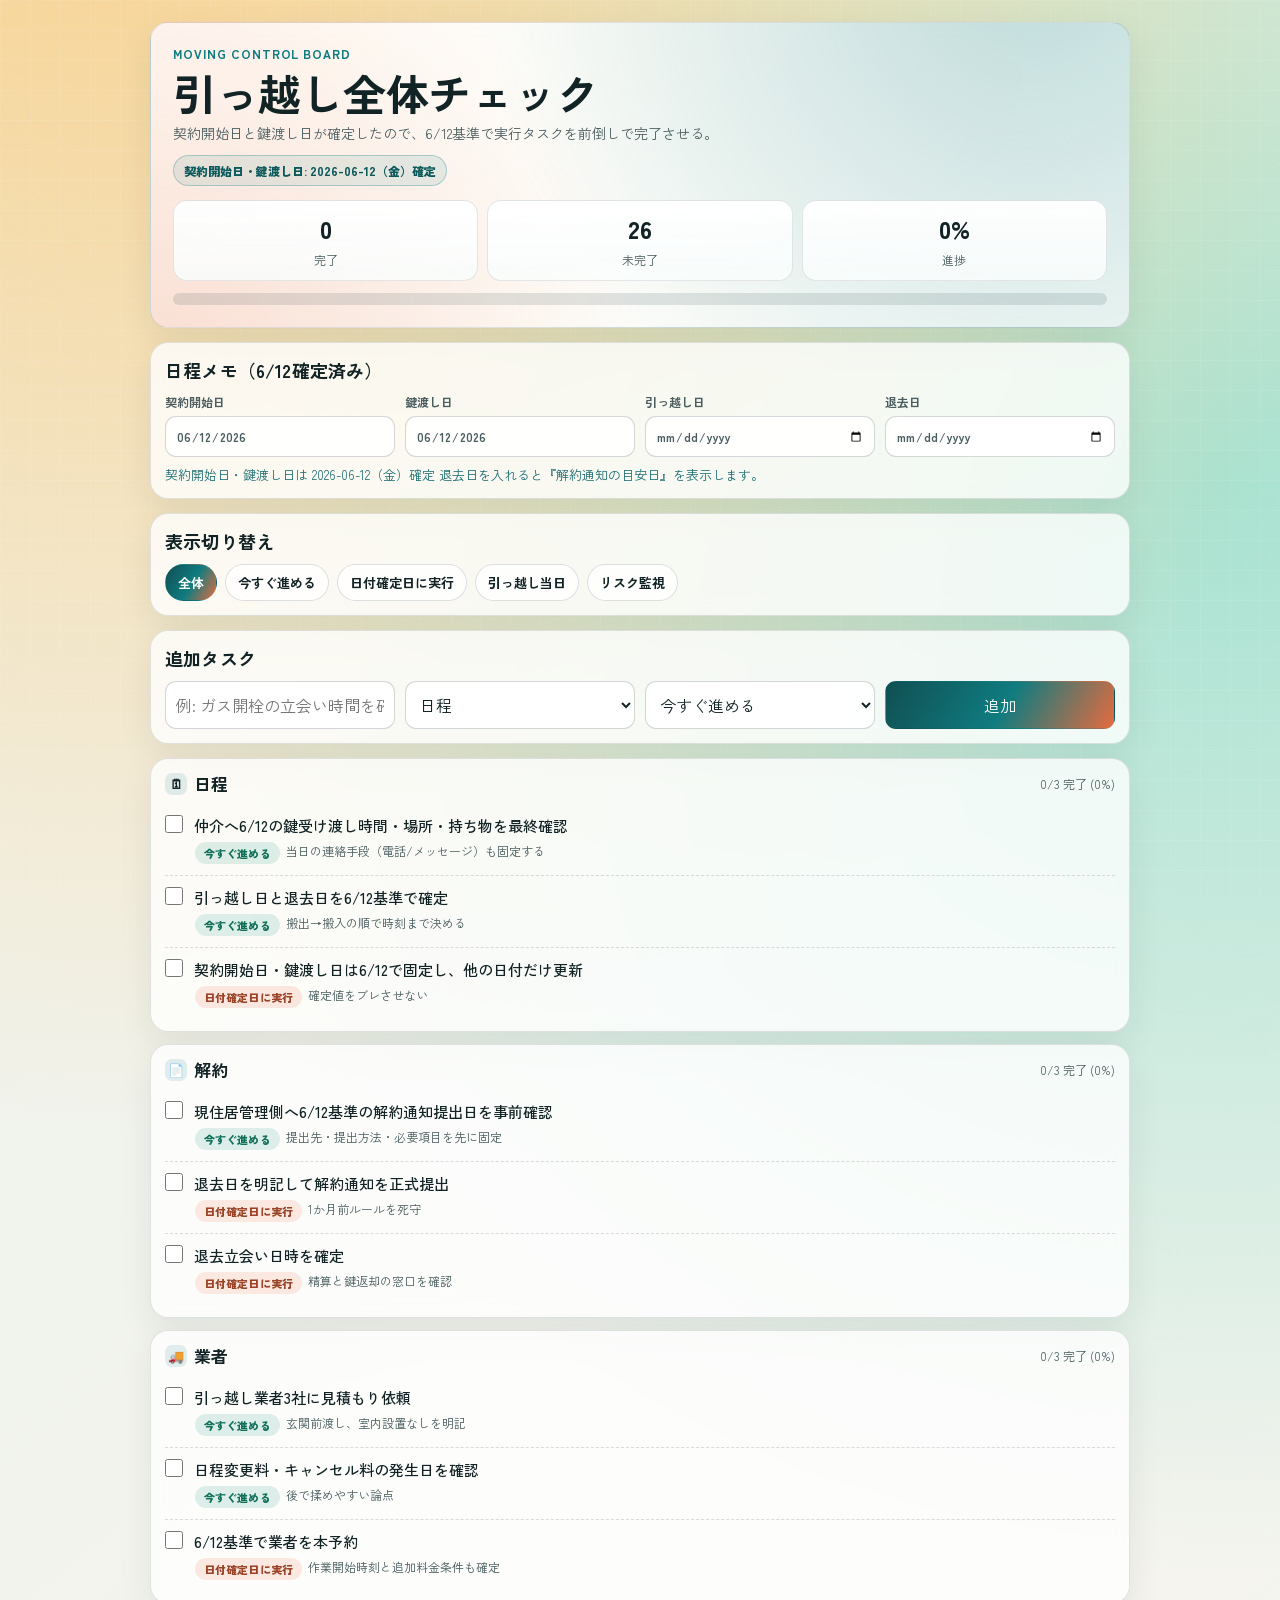
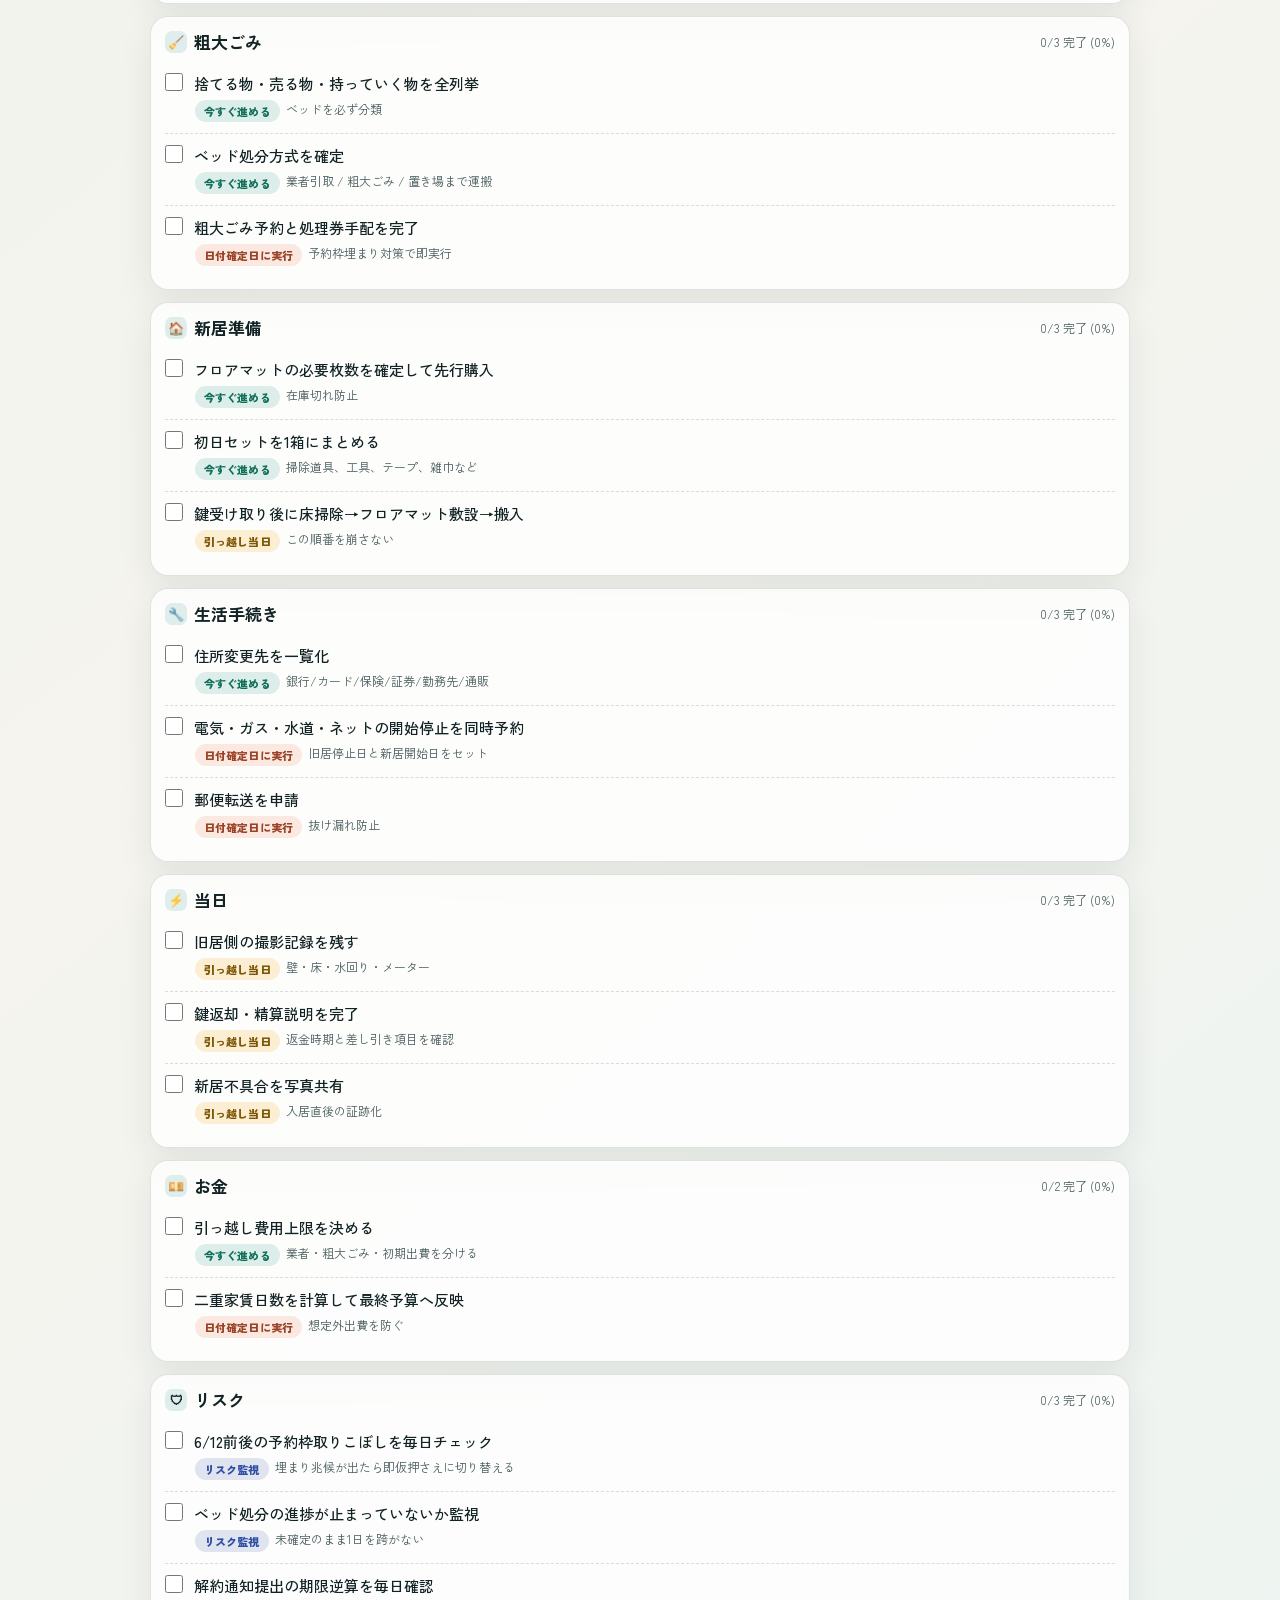
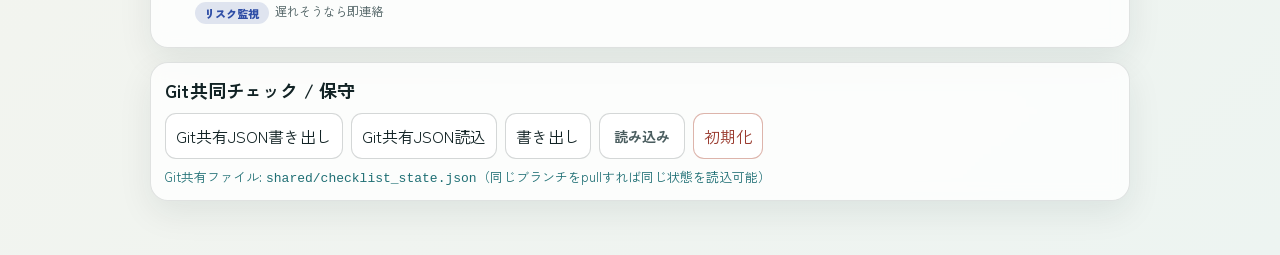
==== hikkoshi-checklist/index.html @ 8bfab5a9 "Refine move planner UX with strategic guide and media flow" ====
<!doctype html>
<html lang="ja">
  <head>
    <meta charset="UTF-8" />
    <meta name="viewport" content="width=device-width, initial-scale=1" />
    <title>引っ越し全体チェック</title>
    <meta
      name="description"
      content="日付未確定でも進める作業と、確定日に一気に実行する作業を分けて管理する引っ越し用チェックアプリ"
    />
    <meta name="theme-color" content="#0f7c80" />
    <link rel="manifest" href="manifest.webmanifest" />
    <link rel="apple-touch-icon" href="icons/apple-touch-icon.png" />
    <link rel="preconnect" href="https://fonts.googleapis.com" />
    <link rel="preconnect" href="https://fonts.gstatic.com" crossorigin />
    <link
      href="https://fonts.googleapis.com/css2?family=Zen+Kaku+Gothic+New:wght@400;500;700;900&display=swap"
      rel="stylesheet"
    />
    <link rel="stylesheet" href="styles.css" />
  </head>
  <body>
    <main class="app">
      <header class="hero">
        <p class="eyebrow">Moving Control Board</p>
        <h1>引っ越し全体チェック</h1>
        <p class="hero-copy">
          契約開始日と鍵渡し日が確定したので、6/12基準で実行タスクを前倒しで完了させる。
        </p>
        <p class="hero-lock">契約開始日・鍵渡し日: 2026-06-12（金）確定</p>
        <div class="hero-stats">
          <div>
            <span id="doneCount">0</span>
            <small>完了</small>
          </div>
          <div>
            <span id="todoCount">0</span>
            <small>未完了</small>
          </div>
          <div>
            <span id="progressPercent">0%</span>
            <small>進捗</small>
          </div>
        </div>
        <div class="progress-wrap" aria-label="全体進捗">
          <div id="progressBar" class="progress-bar"></div>
        </div>
      </header>

      <section class="panel dates">
        <h2>日程メモ（6/12確定済み）</h2>
        <div class="date-grid">
          <label>契約開始日<input type="date" id="contractDate" disabled /></label>
          <label>鍵渡し日<input type="date" id="keyDate" disabled /></label>
          <label>引っ越し日<input type="date" id="moveDate" /></label>
          <label>退去日<input type="date" id="leaveDate" /></label>
        </div>
        <p id="deadlineHint" class="hint"></p>
      </section>

      <section class="panel filters">
        <h2>表示切り替え</h2>
        <div class="chip-group" role="tablist" aria-label="表示切り替え">
          <button class="chip is-active" data-filter="all">全体</button>
          <button class="chip" data-filter="now">今すぐ進める</button>
          <button class="chip" data-filter="fixed">日付確定日に実行</button>
          <button class="chip" data-filter="day">引っ越し当日</button>
          <button class="chip" data-filter="risk">リスク監視</button>
        </div>
      </section>

      <section class="panel add-task">
        <h2>追加タスク</h2>
        <div class="add-grid">
          <input id="taskTitle" type="text" placeholder="例: ガス開栓の立会い時間を確定" />
          <select id="taskCategory"></select>
          <select id="taskPhase">
            <option value="now">今すぐ進める</option>
            <option value="fixed">日付確定日に実行</option>
            <option value="day">引っ越し当日</option>
            <option value="risk">リスク監視</option>
          </select>
          <button id="addTaskBtn" class="primary">追加</button>
        </div>
      </section>

      <section id="taskBoard" class="board" aria-live="polite"></section>

      <section class="panel tools">
        <h2>Git共同チェック / 保守</h2>
        <div class="tool-buttons">
          <button id="exportGitBtn">Git共有JSON書き出し</button>
          <button id="loadGitBtn">Git共有JSON読込</button>
          <button id="exportBtn">書き出し</button>
          <label for="importInput" class="button-like">読み込み</label>
          <input id="importInput" type="file" accept="application/json" />
          <button id="resetBtn" class="danger">初期化</button>
        </div>
        <p class="hint">Git共有ファイル: <code>shared/checklist_state.json</code>（同じブランチをpullすれば同じ状態を読込可能）</p>
      </section>
    </main>

    <template id="taskTemplate">
      <article class="task-row">
        <label>
          <input type="checkbox" />
          <span class="title"></span>
        </label>
        <p class="note"></p>
      </article>
    </template>

    <script src="script.js"></script>
  </body>
</html>
---- hikkoshi-checklist/styles.css ----
:root {
  --bg: #f3f5f1;
  --panel: rgba(255, 255, 255, 0.78);
  --panel-strong: rgba(255, 255, 255, 0.92);
  --ink: #122325;
  --muted: #4a5d5f;
  --line: rgba(18, 35, 37, 0.12);
  --brand: #0f7c80;
  --brand-2: #e56b3f;
  --shadow-soft: 0 12px 34px rgba(8, 32, 35, 0.08);
  --shadow-card: 0 8px 18px rgba(9, 25, 26, 0.08);
}

* {
  box-sizing: border-box;
}

body {
  margin: 0;
  color: var(--ink);
  font-family: "Zen Kaku Gothic New", sans-serif;
  min-height: 100vh;
  background:
    radial-gradient(circle at 8% -8%, #f9d089 0, transparent 36%),
    radial-gradient(circle at 96% 14%, #a8e2d1 0, transparent 34%),
    linear-gradient(140deg, #edf2ec 0%, #f5f4ee 55%, #edf4f1 100%);
}

body::before {
  content: "";
  position: fixed;
  inset: 0;
  pointer-events: none;
  background-image: linear-gradient(rgba(255, 255, 255, 0.35) 1px, transparent 1px),
    linear-gradient(90deg, rgba(255, 255, 255, 0.32) 1px, transparent 1px);
  background-size: 30px 30px;
  opacity: 0.25;
}

.app {
  position: relative;
  z-index: 1;
  width: min(980px, calc(100% - 24px));
  margin: 22px auto 54px;
  display: grid;
  gap: 14px;
}

.hero,
.panel,
.category {
  border-radius: 18px;
  border: 1px solid var(--line);
  background: var(--panel);
  backdrop-filter: blur(8px);
  box-shadow: var(--shadow-soft);
}

.hero {
  padding: 22px;
  background:
    radial-gradient(circle at 90% -20%, rgba(15, 124, 128, 0.26), transparent 58%),
    radial-gradient(circle at 0% 120%, rgba(229, 107, 63, 0.22), transparent 48%),
    var(--panel-strong);
}

.eyebrow {
  margin: 0;
  font-size: 12px;
  text-transform: uppercase;
  letter-spacing: 0.08em;
  color: var(--brand);
  font-weight: 800;
}

h1 {
  margin: 7px 0 8px;
  font-size: clamp(29px, 4vw, 43px);
  line-height: 1.08;
  letter-spacing: -0.01em;
}

.hero-copy {
  margin: 0 0 14px;
  color: var(--muted);
  font-size: 14px;
}

.hero-lock {
  margin: -2px 0 14px;
  display: inline-flex;
  padding: 6px 10px;
  border-radius: 999px;
  border: 1px solid rgba(15, 124, 128, 0.28);
  background: rgba(15, 124, 128, 0.1);
  color: #0b585b;
  font-size: 12px;
  font-weight: 800;
}

.hero-stats {
  display: grid;
  grid-template-columns: repeat(3, minmax(0, 1fr));
  gap: 9px;
}

.hero-stats div {
  border-radius: 14px;
  padding: 10px;
  text-align: center;
  border: 1px solid rgba(18, 35, 37, 0.11);
  background: linear-gradient(180deg, rgba(255, 255, 255, 0.96), rgba(249, 253, 252, 0.84));
}

.hero-stats span {
  display: block;
  font-weight: 900;
  font-size: 24px;
}

.hero-stats small {
  color: var(--muted);
  font-size: 12px;
}

.progress-wrap {
  margin-top: 12px;
  height: 12px;
  border-radius: 999px;
  background: rgba(19, 55, 55, 0.12);
  overflow: hidden;
}

.progress-bar {
  height: 100%;
  width: 0;
  border-radius: 999px;
  background: linear-gradient(90deg, var(--brand), #1ea0a5, #f08a51);
  box-shadow: inset 0 0 8px rgba(255, 255, 255, 0.5);
  transition: width 250ms ease;
}

.panel {
  padding: 14px;
}

h2 {
  margin: 0 0 10px;
  font-size: 18px;
  letter-spacing: 0.01em;
}

.date-grid,
.add-grid {
  display: grid;
  gap: 10px;
  grid-template-columns: repeat(4, minmax(0, 1fr));
}

label {
  display: grid;
  gap: 6px;
  font-size: 12px;
  font-weight: 600;
  color: var(--muted);
}

input,
select,
button {
  font: inherit;
  color: inherit;
  border-radius: 11px;
  border: 1px solid rgba(18, 35, 37, 0.18);
  background: rgba(255, 255, 255, 0.93);
  padding: 10px;
}

input:focus,
select:focus,
button:focus {
  outline: 2px solid rgba(15, 124, 128, 0.36);
  outline-offset: 1px;
}

button {
  cursor: pointer;
  transition: transform 140ms ease, filter 140ms ease;
}

button:hover {
  transform: translateY(-1px);
  filter: brightness(0.98);
}

.hint {
  margin: 8px 0 0;
  font-size: 13px;
  color: #1f6f74;
}

.chip-group {
  display: flex;
  gap: 8px;
  flex-wrap: wrap;
}

.chip {
  border-radius: 999px;
  padding: 8px 12px;
  font-size: 13px;
  font-weight: 700;
  border: 1px solid rgba(18, 35, 37, 0.14);
  background: rgba(255, 255, 255, 0.8);
}

.chip.is-active {
  border-color: transparent;
  color: #fbfffb;
  background: linear-gradient(120deg, #104f52 0%, #0f7c80 52%, #e56b3f 100%);
}

.primary {
  border-color: transparent;
  color: #fbfffb;
  background: linear-gradient(120deg, #104f52 0%, #0f7c80 52%, #e56b3f 100%);
}

.board {
  display: grid;
  gap: 12px;
}

.category {
  padding: 12px 14px;
  animation: lift-in 260ms ease both;
}

.category:nth-child(2) {
  animation-delay: 35ms;
}

.category:nth-child(3) {
  animation-delay: 70ms;
}

@keyframes lift-in {
  from {
    opacity: 0;
    transform: translateY(8px);
  }
  to {
    opacity: 1;
    transform: translateY(0);
  }
}

.category-head {
  display: flex;
  align-items: center;
  justify-content: space-between;
  gap: 10px;
  margin-bottom: 8px;
}

.category h3 {
  margin: 0;
  font-size: 17px;
  display: inline-flex;
  align-items: center;
  gap: 7px;
}

.cat-icon {
  width: 22px;
  height: 22px;
  display: inline-flex;
  justify-content: center;
  align-items: center;
  border-radius: 7px;
  background: rgba(15, 124, 128, 0.12);
  font-size: 13px;
}

.category small {
  color: var(--muted);
  font-size: 12px;
}

.task-row {
  border-top: 1px dashed rgba(18, 35, 37, 0.15);
  padding: 11px 0;
}

.task-row:first-of-type {
  border-top: 0;
}

.task-row label {
  display: grid;
  grid-template-columns: 20px 1fr;
  gap: 9px;
  align-items: flex-start;
  color: var(--ink);
  font-size: 15px;
  font-weight: 500;
}

.task-row input[type="checkbox"] {
  margin: 0;
  width: 18px;
  height: 18px;
  accent-color: #0f7c80;
}

.task-row .title.done {
  text-decoration: line-through;
  opacity: 0.5;
}

.note {
  margin: 6px 0 0 30px;
  display: flex;
  flex-wrap: wrap;
  gap: 6px;
}

.phase-badge {
  display: inline-flex;
  align-items: center;
  border-radius: 999px;
  padding: 3px 9px;
  font-size: 11px;
  font-weight: 800;
  letter-spacing: 0.01em;
}

.phase-now {
  background: rgba(14, 142, 114, 0.13);
  color: #0f6f58;
}

.phase-fixed {
  background: rgba(229, 107, 63, 0.14);
  color: #9a4327;
}

.phase-day {
  background: rgba(245, 196, 87, 0.25);
  color: #7e5809;
}

.phase-risk {
  background: rgba(47, 78, 166, 0.14);
  color: #2f4ea6;
}

.detail {
  font-size: 12px;
  color: var(--muted);
}

.tools input[type="file"] {
  display: none;
}

.tool-buttons {
  display: flex;
  gap: 8px;
  flex-wrap: wrap;
}

.button-like {
  display: inline-flex;
  justify-content: center;
  align-items: center;
  border-radius: 11px;
  border: 1px solid rgba(18, 35, 37, 0.18);
  background: rgba(255, 255, 255, 0.93);
  padding: 10px 14px;
  font-size: 14px;
  cursor: pointer;
}

.danger {
  color: #9a3b2f;
  border-color: rgba(157, 42, 17, 0.35);
}

@media (max-width: 860px) {
  .date-grid,
  .add-grid {
    grid-template-columns: repeat(2, minmax(0, 1fr));
  }
}

@media (max-width: 560px) {
  .app {
    width: min(100% - 14px, 980px);
    margin-top: 11px;
    gap: 10px;
  }

  .hero,
  .panel,
  .category {
    border-radius: 14px;
  }

  .hero {
    padding: 16px;
  }

  .hero-stats span {
    font-size: 20px;
  }

  .date-grid,
  .add-grid {
    grid-template-columns: 1fr;
  }
}
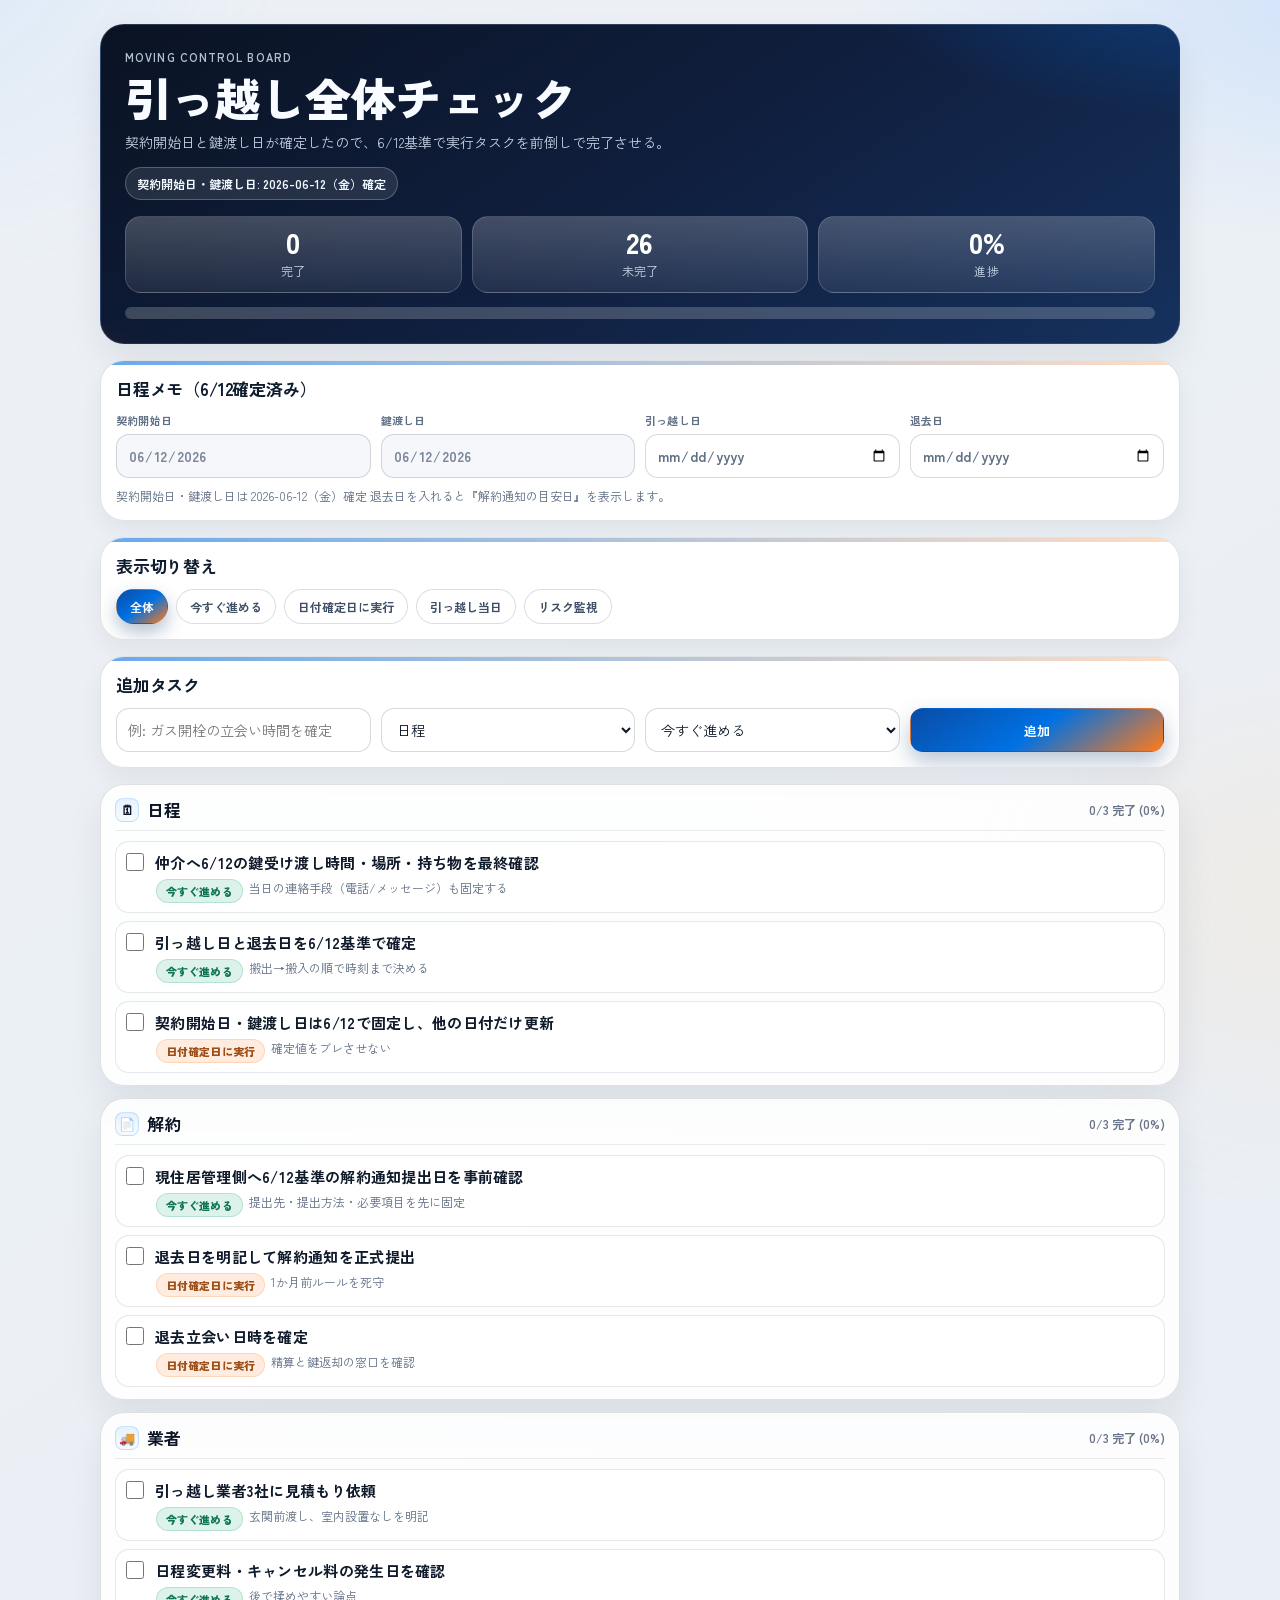
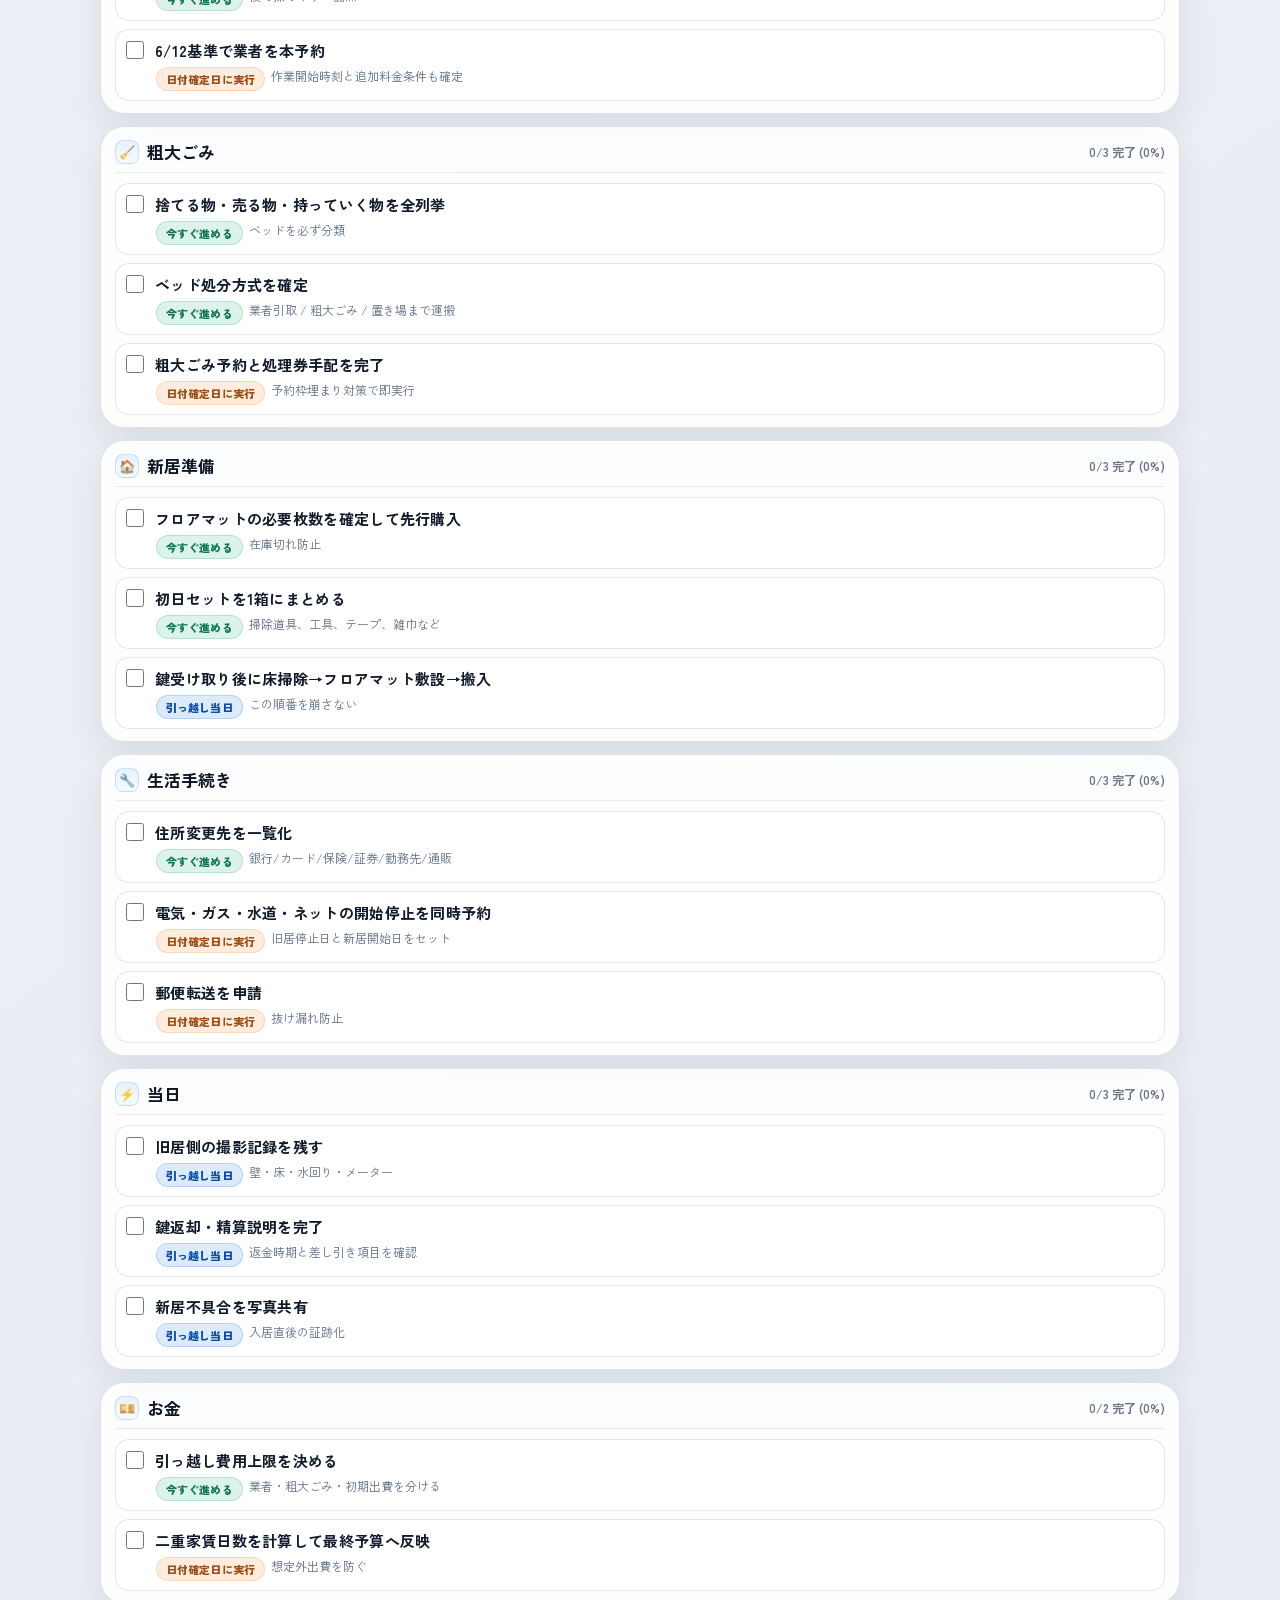
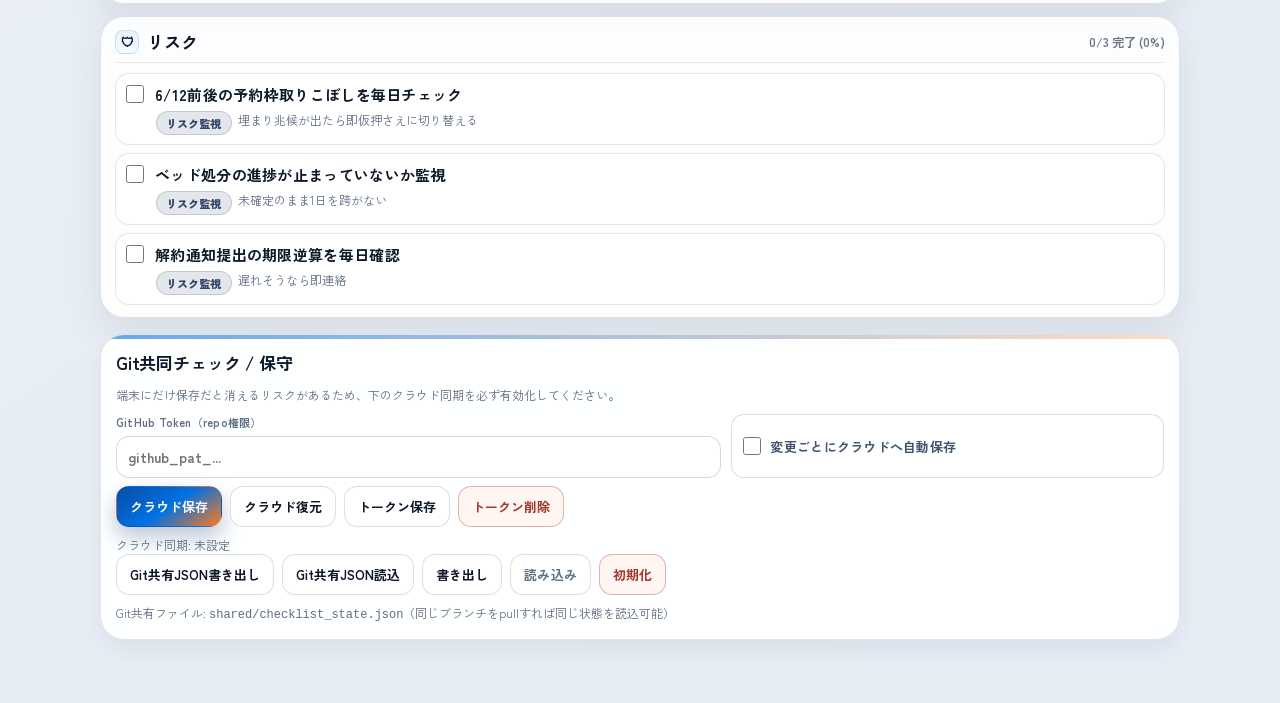
==== commit 52920172: "Add GitHub cloud sync for checklist persistence" ====
--- a/hikkoshi-checklist/index.html
+++ b/hikkoshi-checklist/index.html
@@ -88,6 +88,25 @@
 
       <section class="panel tools">
         <h2>Git共同チェック / 保守</h2>
+        <p class="hint">
+          端末にだけ保存だと消えるリスクがあるため、下のクラウド同期を必ず有効化してください。
+        </p>
+        <div class="cloud-grid">
+          <label>GitHub Token（repo権限）
+            <input id="cloudToken" type="password" placeholder="github_pat_..." autocomplete="off" />
+          </label>
+          <label class="switch-label">
+            <input id="cloudAutoSync" type="checkbox" />
+            <span>変更ごとにクラウドへ自動保存</span>
+          </label>
+        </div>
+        <div class="tool-buttons" style="margin-top:8px;">
+          <button id="cloudSaveBtn" class="primary">クラウド保存</button>
+          <button id="cloudLoadBtn">クラウド復元</button>
+          <button id="cloudRememberBtn">トークン保存</button>
+          <button id="cloudForgetBtn" class="danger">トークン削除</button>
+        </div>
+        <p id="cloudSyncStatus" class="hint">クラウド同期: 未設定</p>
         <div class="tool-buttons">
           <button id="exportGitBtn">Git共有JSON書き出し</button>
           <button id="loadGitBtn">Git共有JSON読込</button>
--- a/hikkoshi-checklist/styles.css
+++ b/hikkoshi-checklist/styles.css
@@ -1,133 +1,165 @@
 :root {
-  --bg: #f3f5f1;
-  --panel: rgba(255, 255, 255, 0.78);
-  --panel-strong: rgba(255, 255, 255, 0.92);
-  --ink: #122325;
-  --muted: #4a5d5f;
-  --line: rgba(18, 35, 37, 0.12);
-  --brand: #0f7c80;
-  --brand-2: #e56b3f;
-  --shadow-soft: 0 12px 34px rgba(8, 32, 35, 0.08);
-  --shadow-card: 0 8px 18px rgba(9, 25, 26, 0.08);
+  --bg: #edf1f6;
+  --bg-2: #e7edf5;
+  --ink: #0c1627;
+  --muted: #5b667a;
+  --panel: rgba(255, 255, 255, 0.88);
+  --panel-strong: rgba(255, 255, 255, 0.96);
+  --line: rgba(12, 22, 39, 0.12);
+  --line-soft: rgba(12, 22, 39, 0.08);
+  --brand: #0071e3;
+  --brand-deep: #0a4ca6;
+  --accent: #ff7a1a;
+  --ok: #12a56a;
+  --warn: #dc2626;
+  --shadow-soft: 0 16px 36px rgba(8, 20, 36, 0.08);
+  --shadow-panel: 0 10px 24px rgba(8, 20, 36, 0.06);
 }
 
 * {
   box-sizing: border-box;
 }
 
+html,
 body {
   margin: 0;
+  min-height: 100%;
+}
+
+body {
   color: var(--ink);
   font-family: "Zen Kaku Gothic New", sans-serif;
-  min-height: 100vh;
   background:
-    radial-gradient(circle at 8% -8%, #f9d089 0, transparent 36%),
-    radial-gradient(circle at 96% 14%, #a8e2d1 0, transparent 34%),
-    linear-gradient(140deg, #edf2ec 0%, #f5f4ee 55%, #edf4f1 100%);
-}
-
-body::before {
+    radial-gradient(840px 420px at -10% -15%, rgba(255, 255, 255, 0.95), transparent 70%),
+    radial-gradient(820px 360px at 110% 0%, rgba(184, 214, 255, 0.55), transparent 68%),
+    linear-gradient(145deg, var(--bg), var(--bg-2));
+}
+
+body::before,
+body::after {
   content: "";
   position: fixed;
-  inset: 0;
+  width: 44vmax;
+  height: 44vmax;
+  border-radius: 50%;
+  filter: blur(56px);
   pointer-events: none;
-  background-image: linear-gradient(rgba(255, 255, 255, 0.35) 1px, transparent 1px),
-    linear-gradient(90deg, rgba(255, 255, 255, 0.32) 1px, transparent 1px);
-  background-size: 30px 30px;
-  opacity: 0.25;
+  z-index: 0;
+  opacity: 0.22;
+}
+
+body::before {
+  left: -22vmax;
+  top: -22vmax;
+  background: radial-gradient(circle at 35% 35%, #8ec5ff 0, transparent 62%);
+}
+
+body::after {
+  right: -22vmax;
+  bottom: -22vmax;
+  background: radial-gradient(circle at 50% 50%, #ffd7a6 0, transparent 64%);
 }
 
 .app {
   position: relative;
   z-index: 1;
-  width: min(980px, calc(100% - 24px));
-  margin: 22px auto 54px;
-  display: grid;
-  gap: 14px;
+  width: min(1080px, calc(100% - 28px));
+  margin: 24px auto 64px;
+  display: grid;
+  gap: 16px;
 }
 
 .hero,
 .panel,
 .category {
-  border-radius: 18px;
-  border: 1px solid var(--line);
-  background: var(--panel);
-  backdrop-filter: blur(8px);
+  border-radius: 24px;
+  border: 1px solid var(--line-soft);
   box-shadow: var(--shadow-soft);
 }
 
 .hero {
-  padding: 22px;
+  padding: 24px;
   background:
-    radial-gradient(circle at 90% -20%, rgba(15, 124, 128, 0.26), transparent 58%),
-    radial-gradient(circle at 0% 120%, rgba(229, 107, 63, 0.22), transparent 48%),
-    var(--panel-strong);
+    radial-gradient(540px 280px at 100% -30%, rgba(0, 113, 227, 0.42), transparent 66%),
+    radial-gradient(520px 260px at -20% 130%, rgba(255, 122, 26, 0.36), transparent 62%),
+    linear-gradient(148deg, #0a1323 0%, #101f3f 52%, #15315d 100%);
+  border-color: rgba(255, 255, 255, 0.12);
 }
 
 .eyebrow {
   margin: 0;
-  font-size: 12px;
+  font-size: 11px;
   text-transform: uppercase;
-  letter-spacing: 0.08em;
-  color: var(--brand);
-  font-weight: 800;
+  letter-spacing: 0.1em;
+  color: rgba(228, 241, 255, 0.78);
+  font-weight: 700;
 }
 
 h1 {
-  margin: 7px 0 8px;
-  font-size: clamp(29px, 4vw, 43px);
-  line-height: 1.08;
-  letter-spacing: -0.01em;
+  margin: 8px 0 10px;
+  font-size: clamp(30px, 4vw, 46px);
+  line-height: 1.06;
+  letter-spacing: -0.02em;
+  font-weight: 900;
+  color: #f8fbff;
 }
 
 .hero-copy {
   margin: 0 0 14px;
-  color: var(--muted);
+  color: rgba(228, 238, 255, 0.85);
   font-size: 14px;
+  line-height: 1.5;
+  max-width: 760px;
 }
 
 .hero-lock {
-  margin: -2px 0 14px;
+  margin: 0 0 16px;
   display: inline-flex;
-  padding: 6px 10px;
+  align-items: center;
+  gap: 7px;
+  padding: 7px 11px;
   border-radius: 999px;
-  border: 1px solid rgba(15, 124, 128, 0.28);
-  background: rgba(15, 124, 128, 0.1);
-  color: #0b585b;
+  border: 1px solid rgba(255, 255, 255, 0.24);
+  background: rgba(248, 252, 255, 0.1);
+  color: #f1f7ff;
   font-size: 12px;
-  font-weight: 800;
+  font-weight: 700;
 }
 
 .hero-stats {
   display: grid;
   grid-template-columns: repeat(3, minmax(0, 1fr));
-  gap: 9px;
+  gap: 10px;
 }
 
 .hero-stats div {
-  border-radius: 14px;
-  padding: 10px;
+  border-radius: 16px;
+  padding: 11px 10px;
   text-align: center;
-  border: 1px solid rgba(18, 35, 37, 0.11);
-  background: linear-gradient(180deg, rgba(255, 255, 255, 0.96), rgba(249, 253, 252, 0.84));
+  border: 1px solid rgba(255, 255, 255, 0.16);
+  background: linear-gradient(180deg, rgba(255, 255, 255, 0.22), rgba(255, 255, 255, 0.08));
+  backdrop-filter: blur(6px);
 }
 
 .hero-stats span {
   display: block;
   font-weight: 900;
-  font-size: 24px;
+  font-size: 28px;
+  line-height: 1.05;
+  color: #ffffff;
 }
 
 .hero-stats small {
-  color: var(--muted);
+  color: rgba(226, 238, 255, 0.85);
   font-size: 12px;
+  letter-spacing: 0.02em;
 }
 
 .progress-wrap {
-  margin-top: 12px;
+  margin-top: 14px;
   height: 12px;
   border-radius: 999px;
-  background: rgba(19, 55, 55, 0.12);
+  background: rgba(255, 255, 255, 0.2);
   overflow: hidden;
 }
 
@@ -135,19 +167,36 @@
   height: 100%;
   width: 0;
   border-radius: 999px;
-  background: linear-gradient(90deg, var(--brand), #1ea0a5, #f08a51);
-  box-shadow: inset 0 0 8px rgba(255, 255, 255, 0.5);
-  transition: width 250ms ease;
+  background: linear-gradient(90deg, #4aa2ff 0%, #66cbff 48%, #ffc58f 100%);
+  box-shadow: 0 0 18px rgba(113, 191, 255, 0.65);
+  transition: width 260ms ease;
 }
 
 .panel {
-  padding: 14px;
+  background: var(--panel-strong);
+  border-color: var(--line);
+  box-shadow: var(--shadow-panel);
+  padding: 15px;
+  position: relative;
+  overflow: hidden;
+}
+
+.panel::before {
+  content: "";
+  position: absolute;
+  left: 0;
+  top: 0;
+  height: 4px;
+  width: 100%;
+  background: linear-gradient(90deg, rgba(0, 113, 227, 0.7), rgba(255, 122, 26, 0.3));
+  opacity: 0.85;
 }
 
 h2 {
-  margin: 0 0 10px;
-  font-size: 18px;
-  letter-spacing: 0.01em;
+  margin: 0 0 11px;
+  font-size: 17px;
+  letter-spacing: -0.01em;
+  color: #0f1c2e;
 }
 
 .date-grid,
@@ -160,9 +209,10 @@
 label {
   display: grid;
   gap: 6px;
-  font-size: 12px;
-  font-weight: 600;
-  color: var(--muted);
+  font-size: 11px;
+  font-weight: 700;
+  color: #607086;
+  letter-spacing: 0.02em;
 }
 
 input,
@@ -170,33 +220,57 @@
 button {
   font: inherit;
   color: inherit;
-  border-radius: 11px;
-  border: 1px solid rgba(18, 35, 37, 0.18);
-  background: rgba(255, 255, 255, 0.93);
-  padding: 10px;
+}
+
+input,
+select {
+  border-radius: 13px;
+  border: 1px solid rgba(12, 22, 39, 0.16);
+  background: rgba(255, 255, 255, 0.97);
+  padding: 10px 11px;
+  font-size: 14px;
+  transition: border-color 140ms ease, box-shadow 140ms ease;
 }
 
 input:focus,
-select:focus,
-button:focus {
-  outline: 2px solid rgba(15, 124, 128, 0.36);
-  outline-offset: 1px;
+select:focus {
+  outline: none;
+  border-color: rgba(0, 113, 227, 0.56);
+  box-shadow: 0 0 0 3px rgba(0, 113, 227, 0.16);
+}
+
+input[disabled] {
+  color: #7a8699;
+  background: rgba(245, 247, 251, 0.95);
 }
 
 button {
   cursor: pointer;
-  transition: transform 140ms ease, filter 140ms ease;
+  border-radius: 13px;
+  border: 1px solid rgba(12, 22, 39, 0.14);
+  background: rgba(255, 255, 255, 0.96);
+  padding: 10px 13px;
+  font-size: 13px;
+  font-weight: 700;
+  transition: transform 140ms ease, box-shadow 140ms ease, border-color 140ms ease;
 }
 
 button:hover {
   transform: translateY(-1px);
-  filter: brightness(0.98);
+  box-shadow: 0 8px 18px rgba(8, 20, 36, 0.1);
+}
+
+button:focus {
+  outline: none;
+  border-color: rgba(0, 113, 227, 0.55);
+  box-shadow: 0 0 0 3px rgba(0, 113, 227, 0.16);
 }
 
 .hint {
-  margin: 8px 0 0;
-  font-size: 13px;
-  color: #1f6f74;
+  margin: 9px 0 0;
+  font-size: 12px;
+  line-height: 1.5;
+  color: #5d6e82;
 }
 
 .chip-group {
@@ -207,23 +281,26 @@
 
 .chip {
   border-radius: 999px;
-  padding: 8px 12px;
-  font-size: 13px;
-  font-weight: 700;
-  border: 1px solid rgba(18, 35, 37, 0.14);
-  background: rgba(255, 255, 255, 0.8);
+  padding: 8px 13px;
+  font-size: 12px;
+  font-weight: 700;
+  border: 1px solid rgba(12, 22, 39, 0.14);
+  background: #fff;
+  color: #3f4f65;
 }
 
 .chip.is-active {
   border-color: transparent;
-  color: #fbfffb;
-  background: linear-gradient(120deg, #104f52 0%, #0f7c80 52%, #e56b3f 100%);
+  color: #f8fcff;
+  background: linear-gradient(145deg, var(--brand-deep), var(--brand), var(--accent));
+  box-shadow: 0 8px 18px rgba(8, 45, 98, 0.3);
 }
 
 .primary {
   border-color: transparent;
-  color: #fbfffb;
-  background: linear-gradient(120deg, #104f52 0%, #0f7c80 52%, #e56b3f 100%);
+  color: #f8fcff;
+  background: linear-gradient(145deg, var(--brand-deep), var(--brand), var(--accent));
+  box-shadow: 0 10px 22px rgba(7, 47, 105, 0.28);
 }
 
 .board {
@@ -232,16 +309,18 @@
 }
 
 .category {
+  background: var(--panel);
+  border: 1px solid var(--line);
   padding: 12px 14px;
   animation: lift-in 260ms ease both;
 }
 
 .category:nth-child(2) {
-  animation-delay: 35ms;
+  animation-delay: 30ms;
 }
 
 .category:nth-child(3) {
-  animation-delay: 70ms;
+  animation-delay: 60ms;
 }
 
 @keyframes lift-in {
@@ -260,7 +339,9 @@
   align-items: center;
   justify-content: space-between;
   gap: 10px;
-  margin-bottom: 8px;
+  margin-bottom: 10px;
+  padding-bottom: 8px;
+  border-bottom: 1px solid rgba(12, 22, 39, 0.08);
 }
 
 .category h3 {
@@ -268,54 +349,59 @@
   font-size: 17px;
   display: inline-flex;
   align-items: center;
-  gap: 7px;
+  gap: 8px;
 }
 
 .cat-icon {
-  width: 22px;
-  height: 22px;
+  width: 24px;
+  height: 24px;
   display: inline-flex;
   justify-content: center;
   align-items: center;
-  border-radius: 7px;
-  background: rgba(15, 124, 128, 0.12);
+  border-radius: 8px;
+  border: 1px solid rgba(0, 113, 227, 0.18);
+  background: linear-gradient(180deg, rgba(228, 241, 255, 0.92), rgba(244, 249, 255, 0.78));
   font-size: 13px;
 }
 
 .category small {
-  color: var(--muted);
+  color: #6a7488;
   font-size: 12px;
+  font-weight: 600;
 }
 
 .task-row {
-  border-top: 1px dashed rgba(18, 35, 37, 0.15);
-  padding: 11px 0;
+  margin-top: 8px;
+  border: 1px solid rgba(12, 22, 39, 0.1);
+  border-radius: 14px;
+  background: rgba(255, 255, 255, 0.9);
+  padding: 10px 10px 9px;
 }
 
 .task-row:first-of-type {
-  border-top: 0;
+  margin-top: 0;
 }
 
 .task-row label {
   display: grid;
   grid-template-columns: 20px 1fr;
   gap: 9px;
-  align-items: flex-start;
-  color: var(--ink);
+  align-items: start;
+  color: #0f1a2b;
   font-size: 15px;
-  font-weight: 500;
+  font-weight: 600;
 }
 
 .task-row input[type="checkbox"] {
-  margin: 0;
+  margin: 1px 0 0;
   width: 18px;
   height: 18px;
-  accent-color: #0f7c80;
+  accent-color: var(--brand);
 }
 
 .task-row .title.done {
   text-decoration: line-through;
-  opacity: 0.5;
+  color: #7d8797;
 }
 
 .note {
@@ -333,31 +419,69 @@
   font-size: 11px;
   font-weight: 800;
   letter-spacing: 0.01em;
+  border: 1px solid transparent;
 }
 
 .phase-now {
-  background: rgba(14, 142, 114, 0.13);
-  color: #0f6f58;
+  background: rgba(18, 165, 106, 0.14);
+  color: #0d7651;
+  border-color: rgba(18, 165, 106, 0.2);
 }
 
 .phase-fixed {
-  background: rgba(229, 107, 63, 0.14);
-  color: #9a4327;
+  background: rgba(255, 122, 26, 0.14);
+  color: #9d4e16;
+  border-color: rgba(255, 122, 26, 0.2);
 }
 
 .phase-day {
-  background: rgba(245, 196, 87, 0.25);
-  color: #7e5809;
+  background: rgba(0, 113, 227, 0.14);
+  color: #0a4ca6;
+  border-color: rgba(0, 113, 227, 0.2);
 }
 
 .phase-risk {
-  background: rgba(47, 78, 166, 0.14);
-  color: #2f4ea6;
+  background: rgba(60, 79, 115, 0.14);
+  color: #324668;
+  border-color: rgba(60, 79, 115, 0.2);
 }
 
 .detail {
   font-size: 12px;
-  color: var(--muted);
+  color: #607086;
+}
+
+.tools {
+  background:
+    radial-gradient(520px 220px at 100% -50%, rgba(0, 113, 227, 0.1), transparent 70%),
+    var(--panel-strong);
+}
+
+.cloud-grid {
+  margin-top: 10px;
+  display: grid;
+  gap: 10px;
+  grid-template-columns: 1.4fr 1fr;
+}
+
+.switch-label {
+  display: flex;
+  align-items: center;
+  gap: 9px;
+  padding: 9px 11px;
+  border: 1px solid rgba(12, 22, 39, 0.14);
+  border-radius: 13px;
+  background: rgba(255, 255, 255, 0.96);
+  color: #41546f;
+  font-size: 13px;
+  font-weight: 700;
+}
+
+.switch-label input[type="checkbox"] {
+  margin: 0;
+  width: 18px;
+  height: 18px;
+  accent-color: var(--brand);
 }
 
 .tools input[type="file"] {
@@ -374,17 +498,19 @@
   display: inline-flex;
   justify-content: center;
   align-items: center;
-  border-radius: 11px;
-  border: 1px solid rgba(18, 35, 37, 0.18);
-  background: rgba(255, 255, 255, 0.93);
-  padding: 10px 14px;
-  font-size: 14px;
+  border-radius: 13px;
+  border: 1px solid rgba(12, 22, 39, 0.14);
+  background: rgba(255, 255, 255, 0.96);
+  padding: 10px 13px;
+  font-size: 13px;
+  font-weight: 700;
   cursor: pointer;
 }
 
 .danger {
-  color: #9a3b2f;
-  border-color: rgba(157, 42, 17, 0.35);
+  color: #a03a2c;
+  border-color: rgba(160, 58, 44, 0.35);
+  background: rgba(255, 245, 243, 0.95);
 }
 
 @media (max-width: 860px) {
@@ -392,31 +518,44 @@
   .add-grid {
     grid-template-columns: repeat(2, minmax(0, 1fr));
   }
+
+  .cloud-grid {
+    grid-template-columns: 1fr;
+  }
+
+  .hero-stats span {
+    font-size: 24px;
+  }
 }
 
 @media (max-width: 560px) {
   .app {
-    width: min(100% - 14px, 980px);
-    margin-top: 11px;
-    gap: 10px;
+    width: min(100% - 14px, 1080px);
+    margin-top: 12px;
+    gap: 11px;
   }
 
   .hero,
   .panel,
   .category {
-    border-radius: 14px;
+    border-radius: 16px;
   }
 
   .hero {
-    padding: 16px;
-  }
-
-  .hero-stats span {
-    font-size: 20px;
+    padding: 17px;
+  }
+
+  .hero-stats {
+    grid-template-columns: 1fr;
   }
 
   .date-grid,
   .add-grid {
     grid-template-columns: 1fr;
   }
-}
+
+  .tool-buttons {
+    display: grid;
+    grid-template-columns: 1fr 1fr;
+  }
+}
